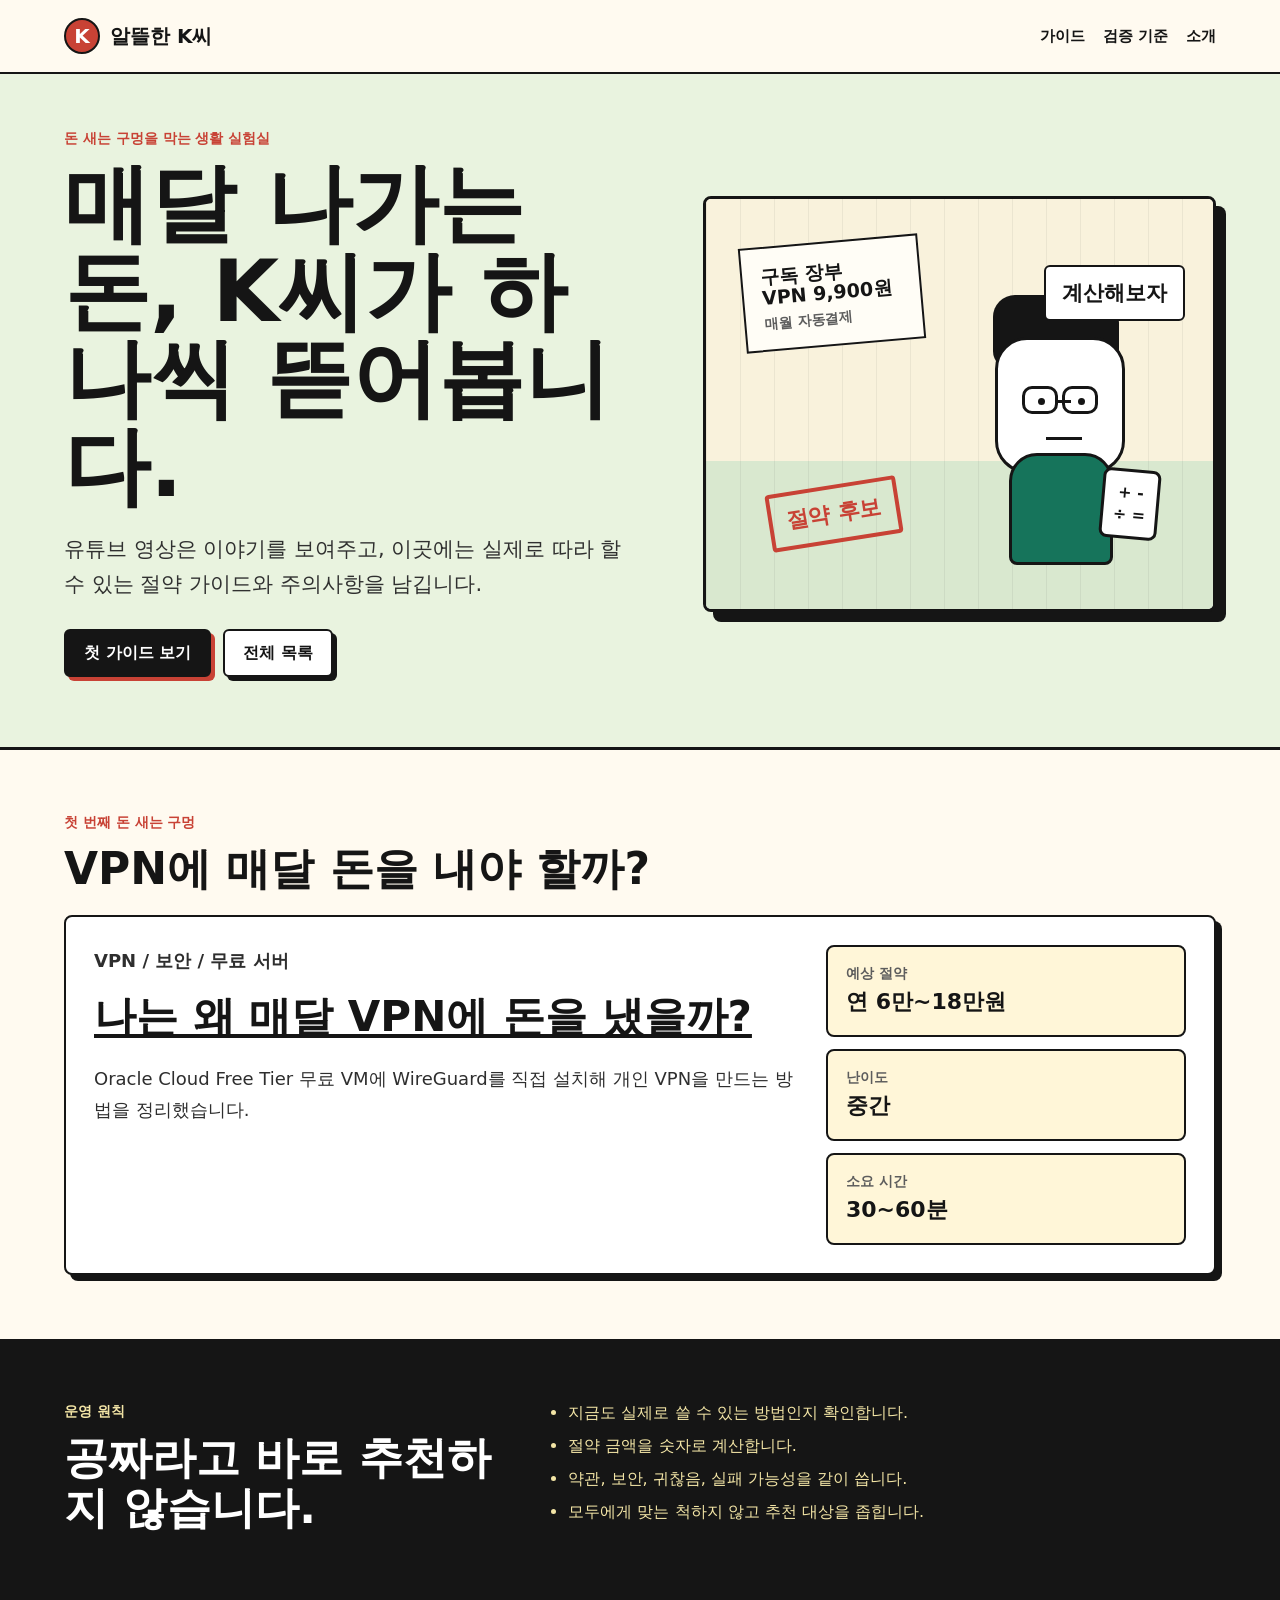
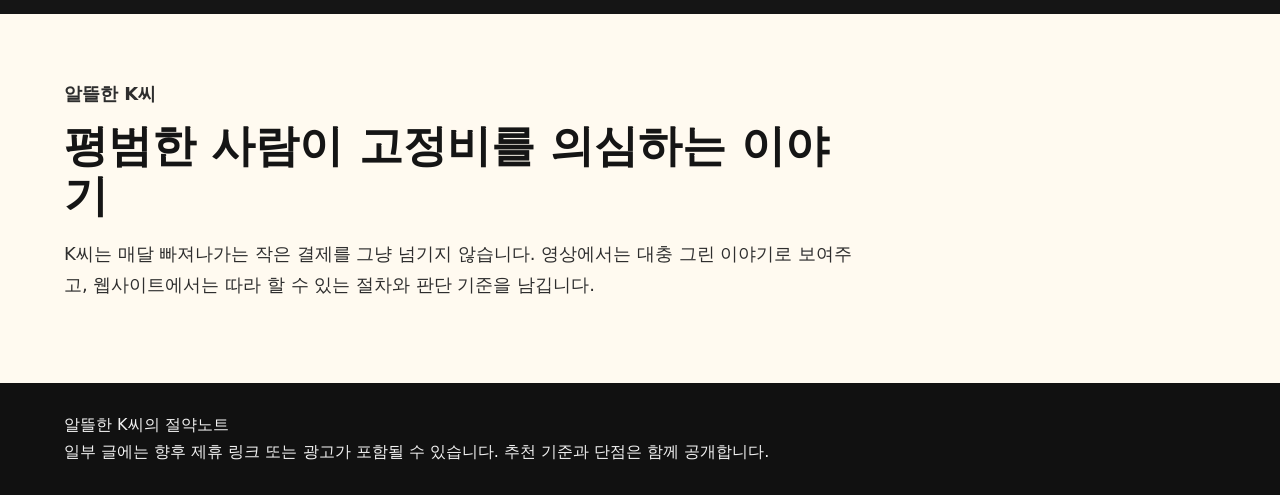
==== index.html @ 28476ea3 "Initial frugal K static site" ====
<!doctype html>
<html lang="ko">
  <head>
    <meta charset="utf-8">
    <meta name="viewport" content="width=device-width, initial-scale=1">
    <title>알뜰한 K씨의 절약노트</title>
    <meta name="description" content="매달 새는 돈을 막는 검증형 생활 절약 가이드. 무료 도구, 대체재, 자동화로 고정비를 줄입니다.">
    <link rel="stylesheet" href="./styles.css">
  </head>
  <body>
    <header class="site-header">
      <a class="brand" href="./index.html" aria-label="알뜰한 K씨 홈">
        <span class="brand-mark">K</span>
        <span>알뜰한 K씨</span>
      </a>
      <nav class="nav" aria-label="주요 메뉴">
        <a href="#guides">가이드</a>
        <a href="#method">검증 기준</a>
        <a href="#about">소개</a>
      </nav>
    </header>

    <main>
      <section class="hero">
        <div class="hero-copy">
          <p class="eyebrow">돈 새는 구멍을 막는 생활 실험실</p>
          <h1>매달 나가는 돈, K씨가 하나씩 뜯어봅니다.</h1>
          <p class="lead">
            유튜브 영상은 이야기를 보여주고, 이곳에는 실제로 따라 할 수 있는 절약 가이드와 주의사항을 남깁니다.
          </p>
          <div class="hero-actions">
            <a class="button primary" href="./guides/oracle-wireguard-vpn.html">첫 가이드 보기</a>
            <a class="button secondary" href="#guides">전체 목록</a>
          </div>
        </div>
        <div class="character-card" aria-label="알뜰한 K씨 캐릭터">
          <div class="k-scene">
            <div class="receipt">구독 장부<br><strong>VPN 9,900원</strong><span>매월 자동결제</span></div>
            <div class="k-character">
              <div class="hair"></div>
              <div class="face">
                <span class="glasses left"><span class="eye"></span></span>
                <span class="glasses right"><span class="eye"></span></span>
                <span class="bridge"></span>
                <span class="mouth"></span>
              </div>
              <div class="body"></div>
              <div class="calculator">+ -<br>÷ =</div>
            </div>
            <div class="stamp">절약 후보</div>
            <div class="thought">계산해보자</div>
          </div>
        </div>
      </section>

      <section id="guides" class="section">
        <div class="section-heading">
          <p class="eyebrow">첫 번째 돈 새는 구멍</p>
          <h2>VPN에 매달 돈을 내야 할까?</h2>
        </div>
        <article class="guide-card">
          <div>
            <p class="tag">VPN / 보안 / 무료 서버</p>
            <h3><a href="./guides/oracle-wireguard-vpn.html">나는 왜 매달 VPN에 돈을 냈을까?</a></h3>
            <p>
              Oracle Cloud Free Tier 무료 VM에 WireGuard를 직접 설치해 개인 VPN을 만드는 방법을 정리했습니다.
            </p>
          </div>
          <dl class="stats">
            <div>
              <dt>예상 절약</dt>
              <dd>연 6만~18만원</dd>
            </div>
            <div>
              <dt>난이도</dt>
              <dd>중간</dd>
            </div>
            <div>
              <dt>소요 시간</dt>
              <dd>30~60분</dd>
            </div>
          </dl>
        </article>
      </section>

      <section id="method" class="section split">
        <div>
          <p class="eyebrow">운영 원칙</p>
          <h2>공짜라고 바로 추천하지 않습니다.</h2>
        </div>
        <ul class="check-list">
          <li>지금도 실제로 쓸 수 있는 방법인지 확인합니다.</li>
          <li>절약 금액을 숫자로 계산합니다.</li>
          <li>약관, 보안, 귀찮음, 실패 가능성을 같이 씁니다.</li>
          <li>모두에게 맞는 척하지 않고 추천 대상을 좁힙니다.</li>
        </ul>
      </section>

      <section id="about" class="section about">
        <p class="eyebrow">알뜰한 K씨</p>
        <h2>평범한 사람이 고정비를 의심하는 이야기</h2>
        <p>
          K씨는 매달 빠져나가는 작은 결제를 그냥 넘기지 않습니다. 영상에서는 대충 그린 이야기로 보여주고,
          웹사이트에서는 따라 할 수 있는 절차와 판단 기준을 남깁니다.
        </p>
      </section>
    </main>

    <footer class="footer">
      <p>알뜰한 K씨의 절약노트</p>
      <p>일부 글에는 향후 제휴 링크 또는 광고가 포함될 수 있습니다. 추천 기준과 단점은 함께 공개합니다.</p>
    </footer>
  </body>
</html>
---- styles.css ----
:root {
  color-scheme: light;
  --ink: #151515;
  --muted: #5d5d5d;
  --line: #d9d1bf;
  --paper: #fffaf0;
  --field: #e4f1df;
  --yellow: #f3e5a6;
  --red: #c84235;
  --green: #16745b;
  --black: #111111;
  --white: #ffffff;
  font-family: Pretendard, Apple SD Gothic Neo, Malgun Gothic, system-ui, sans-serif;
}

* {
  box-sizing: border-box;
}

body {
  margin: 0;
  background: var(--paper);
  color: var(--ink);
}

a {
  color: inherit;
}

.site-header {
  position: sticky;
  top: 0;
  z-index: 10;
  display: flex;
  align-items: center;
  justify-content: space-between;
  gap: 24px;
  padding: 18px clamp(18px, 5vw, 64px);
  background: rgba(255, 250, 240, 0.94);
  border-bottom: 2px solid var(--ink);
}

.brand,
.nav,
.hero-actions,
.stats,
.step-grid {
  display: flex;
  align-items: center;
}

.brand {
  gap: 10px;
  font-size: 20px;
  font-weight: 900;
  text-decoration: none;
}

.brand-mark {
  display: grid;
  width: 36px;
  height: 36px;
  place-items: center;
  background: var(--red);
  color: var(--white);
  border: 2px solid var(--ink);
  border-radius: 50%;
}

.nav {
  gap: 18px;
  font-size: 15px;
  font-weight: 800;
}

.nav a {
  text-decoration: none;
}

.hero {
  display: grid;
  grid-template-columns: minmax(0, 1.05fr) minmax(320px, 0.95fr);
  gap: clamp(28px, 6vw, 72px);
  align-items: center;
  min-height: 620px;
  padding: 56px clamp(18px, 5vw, 64px) 70px;
  background: #e9f3df;
  border-bottom: 3px solid var(--ink);
}

.hero h1,
.article h1 {
  max-width: 780px;
  margin: 0;
  font-size: clamp(42px, 7vw, 86px);
  line-height: 1.02;
  letter-spacing: 0;
}

.lead {
  max-width: 680px;
  color: #303030;
  font-size: 21px;
  line-height: 1.65;
}

.eyebrow,
.tag {
  margin: 0 0 12px;
  color: var(--red);
  font-size: 14px;
  font-weight: 900;
  letter-spacing: 0;
  text-transform: uppercase;
}

.hero-actions {
  flex-wrap: wrap;
  gap: 12px;
  margin-top: 28px;
}

.button {
  display: inline-flex;
  align-items: center;
  min-height: 48px;
  padding: 0 18px;
  border: 2px solid var(--ink);
  border-radius: 6px;
  font-weight: 900;
  text-decoration: none;
  box-shadow: 4px 4px 0 var(--ink);
}

.primary {
  background: var(--ink);
  color: var(--white);
  box-shadow: 4px 4px 0 var(--red);
}

.secondary {
  background: var(--white);
}

.character-card {
  min-height: 410px;
  background: var(--white);
  border: 3px solid var(--ink);
  border-radius: 8px;
  box-shadow: 10px 10px 0 var(--ink);
  overflow: hidden;
}

.k-scene {
  position: relative;
  min-height: 410px;
  background:
    linear-gradient(90deg, rgba(21, 21, 21, 0.06) 1px, transparent 1px),
    linear-gradient(180deg, #f9f2dc 0 64%, #d9e8cf 64%);
  background-size: 34px 34px, auto;
}

.receipt {
  position: absolute;
  top: 42px;
  left: 36px;
  width: 180px;
  padding: 18px;
  background: #fffdf6;
  border: 2px solid var(--ink);
  transform: rotate(-5deg);
  font-size: 19px;
  font-weight: 900;
  line-height: 1.1;
}

.receipt span {
  display: block;
  margin-top: 8px;
  color: var(--muted);
  font-size: 14px;
}

.stamp {
  position: absolute;
  left: 62px;
  bottom: 66px;
  padding: 10px 14px;
  color: var(--red);
  border: 4px solid var(--red);
  border-radius: 4px;
  font-size: 22px;
  font-weight: 900;
  transform: rotate(-9deg);
}

.k-character {
  position: absolute;
  right: 58px;
  bottom: 44px;
  width: 190px;
  height: 270px;
}

.hair {
  position: absolute;
  top: 0;
  left: 28px;
  width: 126px;
  height: 74px;
  background: var(--ink);
  border-radius: 22px 28px 14px 18px;
}

.face {
  position: absolute;
  top: 42px;
  left: 30px;
  width: 130px;
  height: 136px;
  background: var(--white);
  border: 3px solid var(--ink);
  border-radius: 32px;
}

.glasses {
  position: absolute;
  top: 46px;
  width: 36px;
  height: 28px;
  border: 3px solid var(--ink);
  border-radius: 10px;
}

.glasses.left {
  left: 24px;
}

.glasses.right {
  right: 24px;
}

.eye {
  position: absolute;
  top: 9px;
  left: 13px;
  width: 7px;
  height: 7px;
  background: var(--ink);
  border-radius: 50%;
}

.bridge {
  position: absolute;
  top: 60px;
  left: 59px;
  width: 14px;
  height: 3px;
  background: var(--ink);
}

.mouth {
  position: absolute;
  left: 48px;
  bottom: 30px;
  width: 36px;
  height: 3px;
  background: var(--ink);
}

.body {
  position: absolute;
  left: 44px;
  bottom: 0;
  width: 104px;
  height: 112px;
  background: var(--green);
  border: 3px solid var(--ink);
  border-radius: 28px 28px 8px 8px;
}

.calculator {
  position: absolute;
  right: -4px;
  bottom: 26px;
  width: 58px;
  height: 70px;
  padding-top: 10px;
  background: var(--white);
  border: 3px solid var(--ink);
  border-radius: 8px;
  font-size: 16px;
  font-weight: 900;
  line-height: 1.35;
  text-align: center;
  transform: rotate(5deg);
}

.thought {
  position: absolute;
  right: 28px;
  top: 66px;
  padding: 12px 16px;
  background: var(--white);
  border: 2px solid var(--ink);
  border-radius: 6px;
  font-size: 21px;
  font-weight: 900;
}

.section,
.article-layout {
  padding: 64px clamp(18px, 5vw, 64px);
}

.section-heading {
  margin-bottom: 22px;
}

.section h2,
.article h2 {
  margin: 0 0 18px;
  font-size: clamp(28px, 4vw, 44px);
  line-height: 1.12;
}

.guide-card {
  display: grid;
  grid-template-columns: minmax(0, 1fr) minmax(260px, 360px);
  gap: 28px;
  padding: 28px;
  background: var(--white);
  border: 2px solid var(--ink);
  border-radius: 8px;
  box-shadow: 6px 6px 0 var(--ink);
}

.guide-card h3 {
  margin: 0 0 12px;
  font-size: clamp(26px, 4vw, 42px);
}

.guide-card p,
.about p,
.article p,
.article li {
  color: #2e2e2e;
  font-size: 18px;
  line-height: 1.75;
}

.stats {
  flex-direction: column;
  align-items: stretch;
  gap: 12px;
  margin: 0;
}

.stats div,
.side-card,
.summary-box,
.calc-card,
.command-card,
.ad-box {
  padding: 18px;
  background: #fff6d8;
  border: 2px solid var(--ink);
  border-radius: 8px;
}

.stats dt {
  color: var(--muted);
  font-size: 14px;
  font-weight: 800;
}

.stats dd {
  margin: 4px 0 0;
  font-size: 22px;
  font-weight: 900;
}

.split {
  display: grid;
  grid-template-columns: minmax(260px, 0.8fr) minmax(0, 1.2fr);
  gap: 36px;
  background: var(--ink);
  color: var(--white);
}

.split .eyebrow,
.split .check-list li {
  color: var(--yellow);
}

.check-list,
.warning-list,
.steps {
  margin: 0;
  padding-left: 22px;
}

.check-list li,
.warning-list li,
.steps li {
  margin-bottom: 12px;
}

.about {
  max-width: 920px;
}

.footer {
  padding: 26px clamp(18px, 5vw, 64px);
  background: var(--black);
  color: var(--white);
}

.footer p {
  margin: 6px 0;
  color: #f2f2f2;
}

.article-layout {
  display: grid;
  grid-template-columns: minmax(0, 1fr) 300px;
  gap: 36px;
  align-items: start;
}

.article {
  max-width: 920px;
}

.article h1 {
  font-size: clamp(40px, 6vw, 76px);
}

.article section,
.summary-box,
.video-brief {
  margin-top: 42px;
}

.calc-card {
  display: grid;
  gap: 8px;
  max-width: 420px;
}

.calc-card strong {
  font-size: 38px;
}

.step-grid {
  display: grid;
  grid-template-columns: repeat(2, minmax(0, 1fr));
  gap: 14px;
}

.step-grid div {
  padding: 16px;
  background: var(--white);
  border: 2px solid var(--ink);
  border-radius: 8px;
}

.step-grid strong,
.step-grid span {
  display: block;
}

.step-grid span {
  margin-top: 6px;
  color: var(--muted);
}

.note {
  padding: 16px;
  background: #ffe2de;
  border-left: 6px solid var(--red);
}

.command-card {
  margin-bottom: 16px;
}

.command-card pre {
  overflow-x: auto;
  margin: 12px 0 0;
  padding: 14px;
  background: var(--ink);
  color: var(--white);
  border-radius: 6px;
  font-size: 15px;
  line-height: 1.55;
}

.trouble-table {
  width: 100%;
  border-collapse: collapse;
  background: var(--white);
  border: 2px solid var(--ink);
}

.trouble-table th,
.trouble-table td {
  padding: 14px;
  border: 2px solid var(--ink);
  text-align: left;
  vertical-align: top;
}

.trouble-table th {
  background: var(--field);
}

.sidebar {
  position: sticky;
  top: 92px;
  display: grid;
  gap: 18px;
}

.ad-box {
  display: grid;
  min-height: 220px;
  place-items: center;
  color: var(--muted);
  font-weight: 900;
}

@media (max-width: 860px) {
  .site-header,
  .nav {
    align-items: flex-start;
  }

  .site-header {
    flex-direction: column;
  }

  .hero,
  .guide-card,
  .split,
  .article-layout {
    grid-template-columns: 1fr;
  }

  .hero {
    min-height: auto;
  }

  .character-card {
    min-height: 340px;
  }

  .k-scene {
    min-height: 340px;
  }

  .k-character {
    right: 22px;
    transform: scale(0.86);
    transform-origin: bottom right;
  }

  .receipt {
    left: 18px;
    width: 132px;
  }

  .step-grid {
    grid-template-columns: 1fr;
  }

  .sidebar {
    position: static;
  }
}
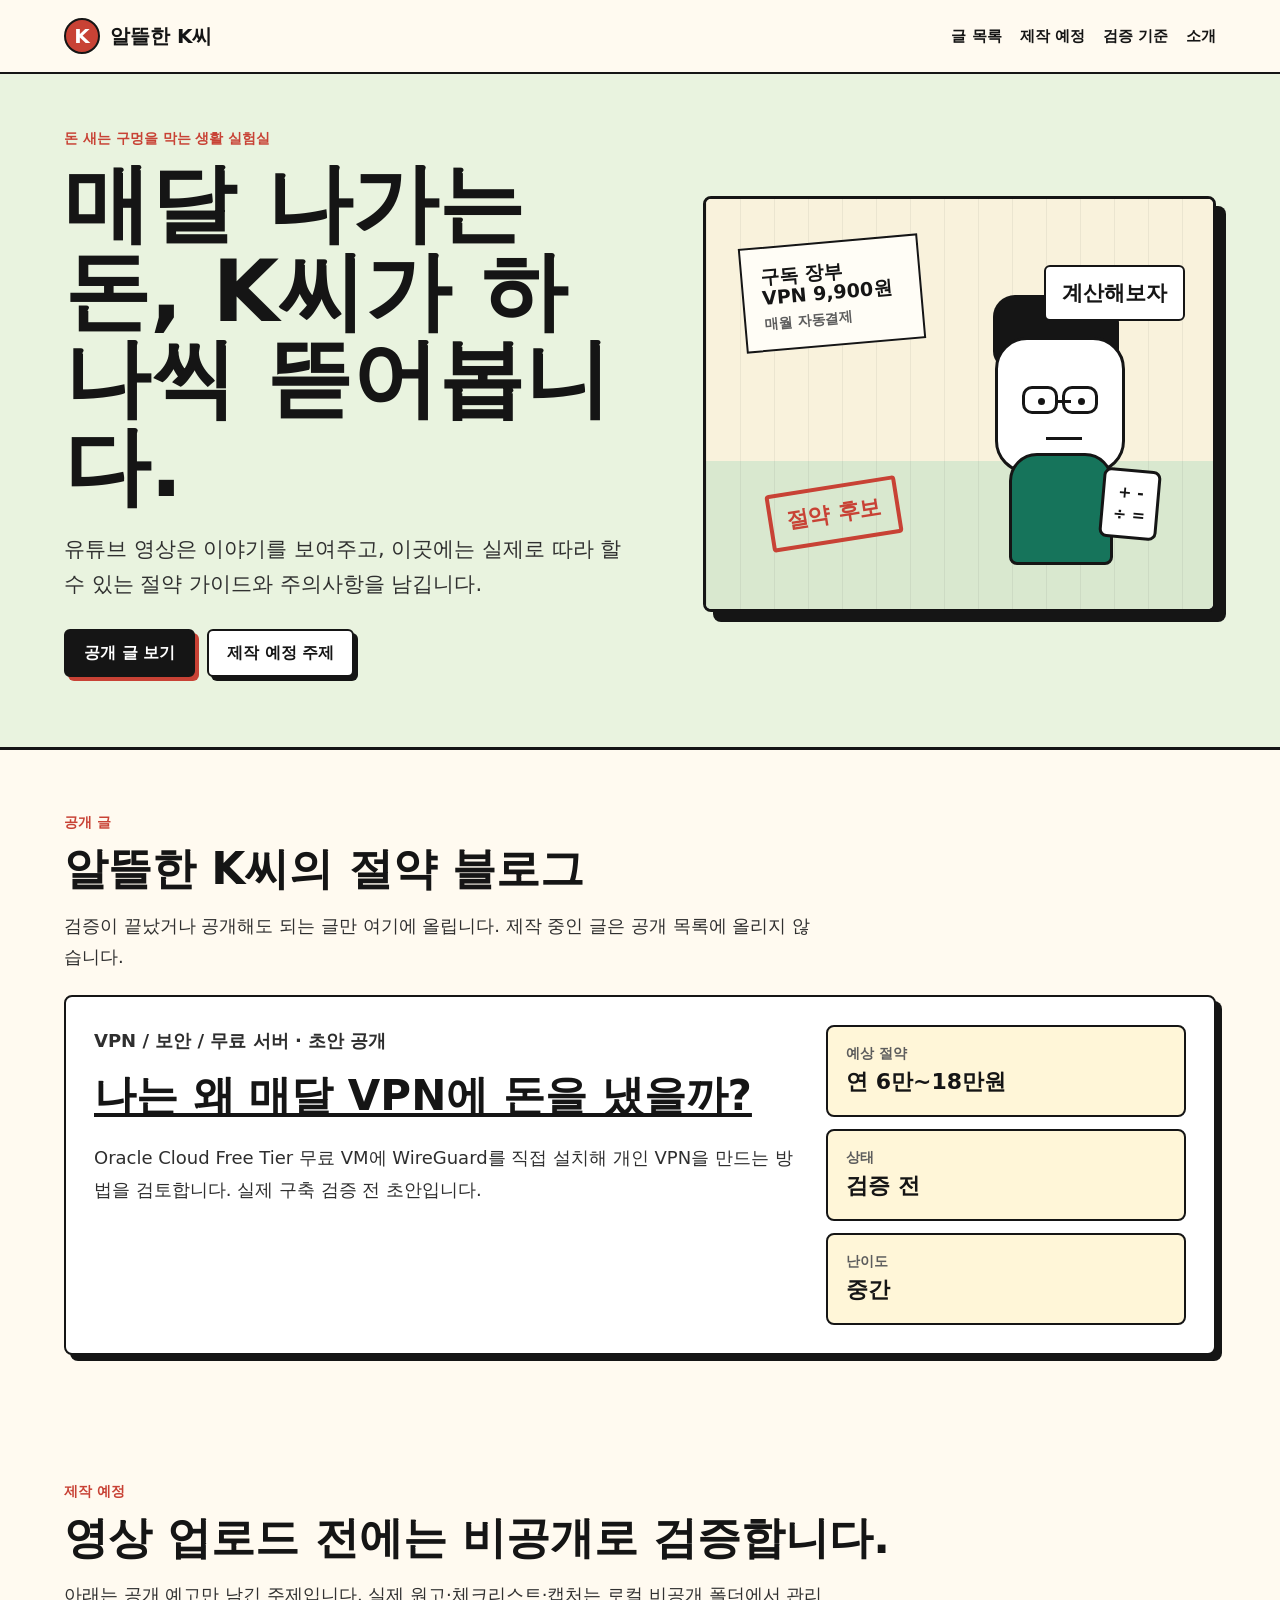
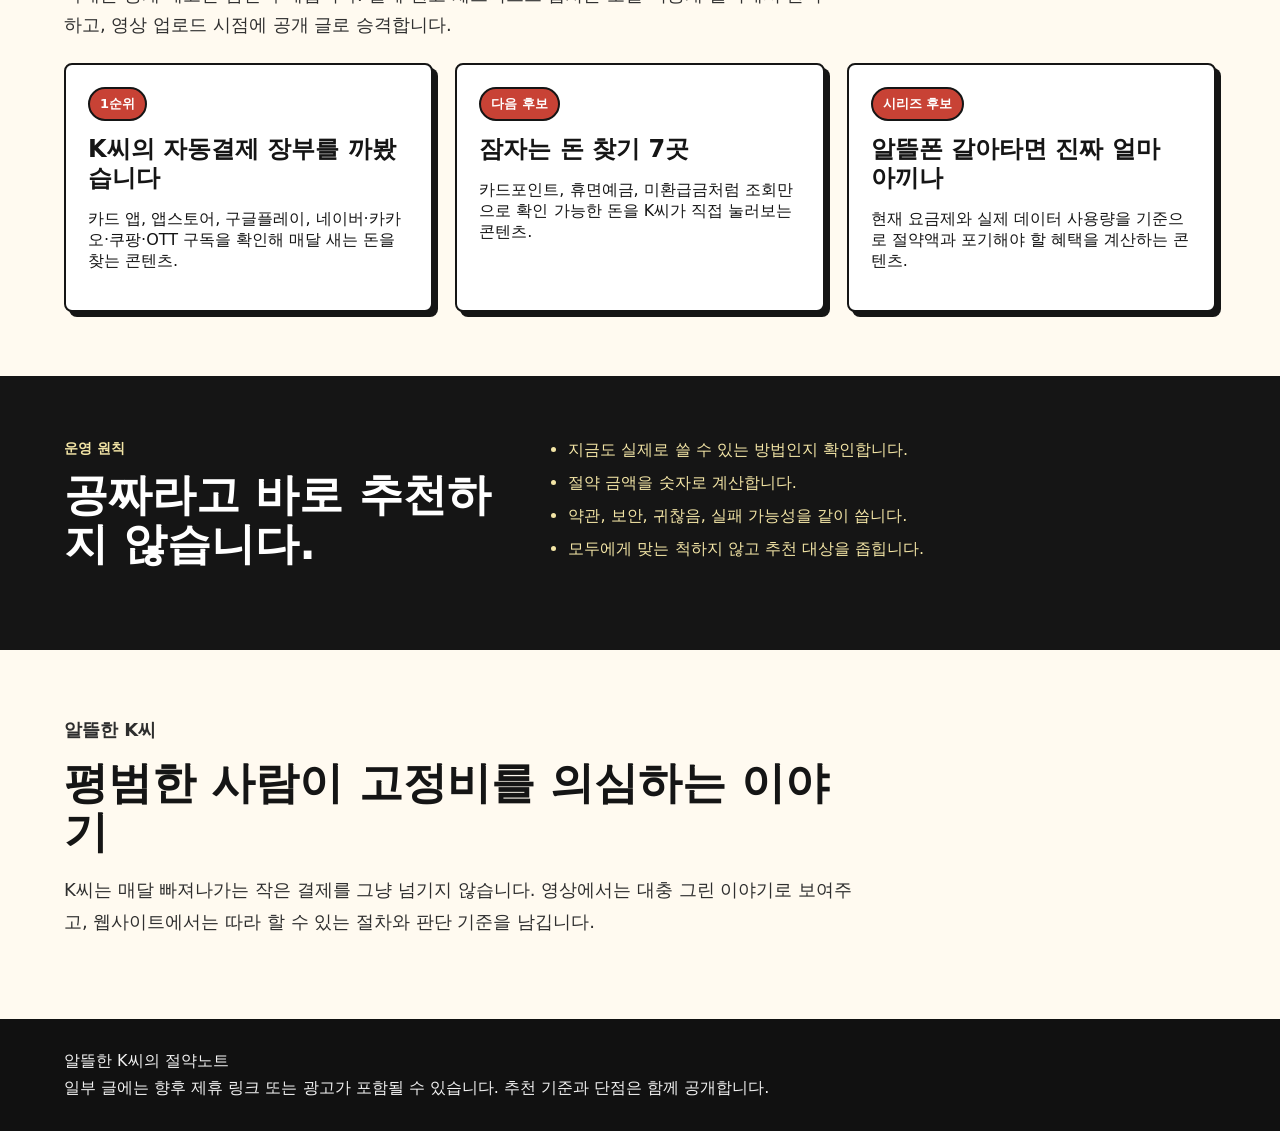
==== commit 340e93aa: "Convert homepage to blog format with private drafts" ====
--- a/index.html
+++ b/index.html
@@ -14,7 +14,8 @@
         <span>알뜰한 K씨</span>
       </a>
       <nav class="nav" aria-label="주요 메뉴">
-        <a href="#guides">가이드</a>
+        <a href="#guides">글 목록</a>
+        <a href="#drafts">제작 예정</a>
         <a href="#method">검증 기준</a>
         <a href="#about">소개</a>
       </nav>
@@ -29,8 +30,8 @@
             유튜브 영상은 이야기를 보여주고, 이곳에는 실제로 따라 할 수 있는 절약 가이드와 주의사항을 남깁니다.
           </p>
           <div class="hero-actions">
-            <a class="button primary" href="./guides/oracle-wireguard-vpn.html">첫 가이드 보기</a>
-            <a class="button secondary" href="#guides">전체 목록</a>
+            <a class="button primary" href="#guides">공개 글 보기</a>
+            <a class="button secondary" href="#drafts">제작 예정 주제</a>
           </div>
         </div>
         <div class="character-card" aria-label="알뜰한 K씨 캐릭터">
@@ -55,32 +56,60 @@
 
       <section id="guides" class="section">
         <div class="section-heading">
-          <p class="eyebrow">첫 번째 돈 새는 구멍</p>
-          <h2>VPN에 매달 돈을 내야 할까?</h2>
+          <p class="eyebrow">공개 글</p>
+          <h2>알뜰한 K씨의 절약 블로그</h2>
+          <p class="section-lead">검증이 끝났거나 공개해도 되는 글만 여기에 올립니다. 제작 중인 글은 공개 목록에 올리지 않습니다.</p>
         </div>
-        <article class="guide-card">
-          <div>
-            <p class="tag">VPN / 보안 / 무료 서버</p>
-            <h3><a href="./guides/oracle-wireguard-vpn.html">나는 왜 매달 VPN에 돈을 냈을까?</a></h3>
-            <p>
-              Oracle Cloud Free Tier 무료 VM에 WireGuard를 직접 설치해 개인 VPN을 만드는 방법을 정리했습니다.
-            </p>
-          </div>
-          <dl class="stats">
+        <div class="post-list">
+          <article class="guide-card post-card">
             <div>
-              <dt>예상 절약</dt>
-              <dd>연 6만~18만원</dd>
+              <p class="tag">VPN / 보안 / 무료 서버 · 초안 공개</p>
+              <h3><a href="./guides/oracle-wireguard-vpn.html">나는 왜 매달 VPN에 돈을 냈을까?</a></h3>
+              <p>
+                Oracle Cloud Free Tier 무료 VM에 WireGuard를 직접 설치해 개인 VPN을 만드는 방법을 검토합니다. 실제 구축 검증 전 초안입니다.
+              </p>
             </div>
-            <div>
-              <dt>난이도</dt>
-              <dd>중간</dd>
-            </div>
-            <div>
-              <dt>소요 시간</dt>
-              <dd>30~60분</dd>
-            </div>
-          </dl>
-        </article>
+            <dl class="stats">
+              <div>
+                <dt>예상 절약</dt>
+                <dd>연 6만~18만원</dd>
+              </div>
+              <div>
+                <dt>상태</dt>
+                <dd>검증 전</dd>
+              </div>
+              <div>
+                <dt>난이도</dt>
+                <dd>중간</dd>
+              </div>
+            </dl>
+          </article>
+        </div>
+      </section>
+
+      <section id="drafts" class="section draft-board">
+        <div class="section-heading">
+          <p class="eyebrow">제작 예정</p>
+          <h2>영상 업로드 전에는 비공개로 검증합니다.</h2>
+          <p class="section-lead">아래는 공개 예고만 남긴 주제입니다. 실제 원고·체크리스트·캡처는 로컬 비공개 폴더에서 관리하고, 영상 업로드 시점에 공개 글로 승격합니다.</p>
+        </div>
+        <div class="idea-grid">
+          <article>
+            <span class="status-pill">1순위</span>
+            <h3>K씨의 자동결제 장부를 까봤습니다</h3>
+            <p>카드 앱, 앱스토어, 구글플레이, 네이버·카카오·쿠팡·OTT 구독을 확인해 매달 새는 돈을 찾는 콘텐츠.</p>
+          </article>
+          <article>
+            <span class="status-pill">다음 후보</span>
+            <h3>잠자는 돈 찾기 7곳</h3>
+            <p>카드포인트, 휴면예금, 미환급금처럼 조회만으로 확인 가능한 돈을 K씨가 직접 눌러보는 콘텐츠.</p>
+          </article>
+          <article>
+            <span class="status-pill">시리즈 후보</span>
+            <h3>알뜰폰 갈아타면 진짜 얼마 아끼나</h3>
+            <p>현재 요금제와 실제 데이터 사용량을 기준으로 절약액과 포기해야 할 혜택을 계산하는 콘텐츠.</p>
+          </article>
+        </div>
       </section>
 
       <section id="method" class="section split">
--- a/styles.css
+++ b/styles.css
@@ -340,6 +340,48 @@
   font-size: clamp(26px, 4vw, 42px);
 }
 
+.section-lead {
+  max-width: 760px;
+  color: #303030;
+  font-size: 18px;
+  line-height: 1.7;
+}
+
+.post-list,
+.idea-grid {
+  display: grid;
+  gap: 22px;
+}
+
+.idea-grid {
+  grid-template-columns: repeat(3, minmax(0, 1fr));
+}
+
+.idea-grid article {
+  padding: 22px;
+  background: var(--white);
+  border: 2px solid var(--ink);
+  border-radius: 8px;
+  box-shadow: 5px 5px 0 var(--ink);
+}
+
+.idea-grid h3 {
+  margin: 14px 0 10px;
+  font-size: 24px;
+  line-height: 1.2;
+}
+
+.status-pill {
+  display: inline-flex;
+  padding: 6px 10px;
+  background: var(--red);
+  color: var(--white);
+  border: 2px solid var(--ink);
+  border-radius: 999px;
+  font-size: 13px;
+  font-weight: 900;
+}
+
 .guide-card p,
 .about p,
 .article p,
@@ -361,6 +403,7 @@
 .summary-box,
 .calc-card,
 .command-card,
+.review-box,
 .ad-box {
   padding: 18px;
   background: #fff6d8;
@@ -543,7 +586,8 @@
   .hero,
   .guide-card,
   .split,
-  .article-layout {
+  .article-layout,
+  .idea-grid {
     grid-template-columns: 1fr;
   }
 
